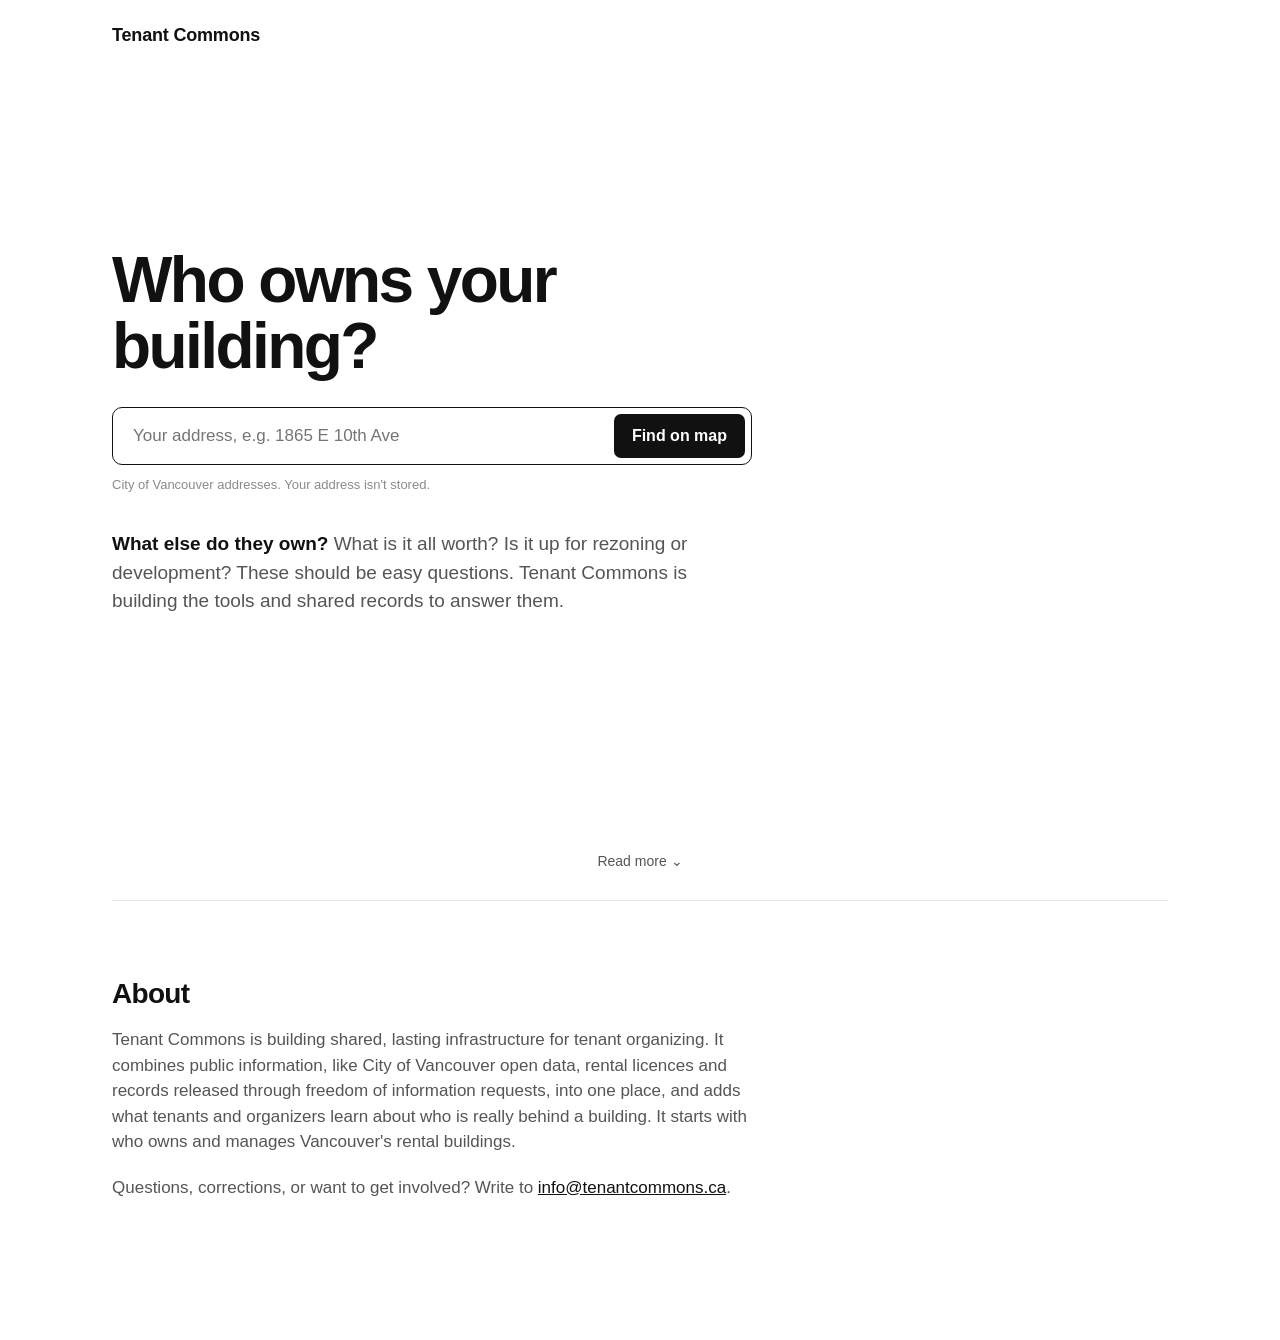
==== index.html @ 78c20bb1 "Landing page" ====
<!doctype html>
<html lang="en">
<head>
  <meta charset="utf-8">
  <meta name="viewport" content="width=device-width, initial-scale=1">
  <title>Tenant Commons</title>
  <meta name="description" content="Who owns your building? Tenant Commons combines public records and what tenants know into shared infrastructure for tenant organizing in Vancouver.">
  <link rel="icon" href="favicon.svg" type="image/svg+xml">
  <link rel="stylesheet" href="style.css">
  <script src="app.js" defer></script>
</head>
<body>
  <div class="wrap">
    <section class="hero">
      <header><b>Tenant Commons</b></header>
      <main class="main">
        <h1>Who owns your building?</h1>
        <!-- Without JavaScript the form still opens the map, just not at the address. -->
        <form class="search" id="search" action="https://map.tenantcommons.ca/" method="get" autocomplete="off">
          <div class="box">
            <input id="address" type="text" placeholder="Your address, e.g. 1865 E 10th Ave"
                   aria-label="Your address" role="combobox" aria-autocomplete="list"
                   aria-expanded="false" aria-controls="suggestions" spellcheck="false">
            <button type="submit">Find on map</button>
          </div>
          <ul class="suggestions" id="suggestions" role="listbox" hidden></ul>
        </form>
        <p class="fine" id="status" aria-live="polite">City of Vancouver addresses. Your address isn't stored.</p>
        <p class="cont"><b>What else do they own?</b> What is it all worth? Is it up for rezoning or development? These should be easy questions. Tenant Commons is building the tools and shared records to answer them.</p>
      </main>
      <a class="more" href="#about">Read more ⌄</a>
    </section>

    <section id="about">
      <h2>About</h2>
      <p>Tenant Commons is building shared, lasting infrastructure for tenant organizing. It combines public information, like City of Vancouver open data, rental licences and records released through freedom of information requests, into one place, and adds what tenants and organizers learn about who is really behind a building. It starts with who owns and manages Vancouver's rental buildings.</p>
      <p>Questions, corrections, or want to get involved? Write to <a href="mailto:info@tenantcommons.ca">info@tenantcommons.ca</a>.</p>
    </section>
  </div>
</body>
</html>
---- style.css ----
:root {
  color-scheme: light;
  --ink: #111;
  --soft: #555;
  --faint: #8a8a8a;
  --line: #e6e6e6;
  --hover: #f3f3f3;
  --bg: #fff;
}

* { box-sizing: border-box; }
html { scroll-behavior: smooth; }
body {
  margin: 0;
  background: var(--bg);
  color: var(--ink);
  font: 16px/1.5 -apple-system, BlinkMacSystemFont, "Segoe UI", Roboto, Helvetica, Arial, sans-serif;
}

.wrap { max-width: 1120px; margin: 0 auto; padding: 0 32px; }
header { padding: 22px 0; }
header b { font-size: 18px; letter-spacing: -.01em; }

/* The first screen: everything above "Read more". */
.hero { min-height: 100vh; min-height: 100svh; display: flex; flex-direction: column; }
.main { flex: 1; display: flex; flex-direction: column; justify-content: center; max-width: 40rem; padding-bottom: 40px; }

h1 { font-size: clamp(40px, 6vw, 64px); line-height: 1.02; letter-spacing: -.04em; font-weight: 800; margin: 0 0 28px; }

.search { position: relative; }
.box { display: flex; gap: 8px; border: 1.5px solid var(--ink); border-radius: 10px; padding: 6px 6px 6px 18px; background: var(--bg); }
.box:focus-within { box-shadow: 0 0 0 3px rgb(17 17 17 / .12); }
.box input { flex: 1; min-width: 0; border: 0; outline: 0; background: transparent; font: inherit; font-size: 17px; color: var(--ink); }
.box button { border: 0; border-radius: 7px; background: var(--ink); color: #fff; font: inherit; font-weight: 600; padding: 10px 18px; white-space: nowrap; cursor: pointer; }
.box button:disabled { opacity: .6; cursor: progress; }

.suggestions {
  position: absolute; z-index: 1; left: 0; right: 0; top: calc(100% + 6px);
  margin: 0; padding: 6px; list-style: none;
  background: var(--bg); border: 1px solid var(--line); border-radius: 10px;
  box-shadow: 0 8px 24px rgb(0 0 0 / .08);
}
.suggestions li { padding: 9px 12px; border-radius: 6px; cursor: pointer; }
.suggestions li[aria-selected="true"], .suggestions li:hover { background: var(--hover); }

.fine { font-size: 13px; color: var(--faint); margin: 10px 0 0; }
.fine.error { color: #b42318; }

.cont { font-size: 19px; line-height: 1.5; color: var(--soft); margin: 36px 0 0; max-width: 32em; }
.cont b { color: var(--ink); font-weight: 600; }

.more { align-self: center; color: var(--soft); text-decoration: none; font-size: 14px; padding: 18px 0 28px; }
.more:hover { color: var(--ink); }

#about { border-top: 1px solid var(--line); padding: 72px 0 120px; }
#about h2 { font-size: 28px; letter-spacing: -.025em; margin: 0 0 12px; }
#about p { font-size: 17px; color: var(--soft); max-width: 38em; margin: 0 0 20px; }
#about a { color: var(--ink); }

@media (max-width: 560px) {
  .wrap { padding: 0 16px; }
  .box { flex-direction: column; padding: 6px; }
  .box input { padding: 8px 10px; }
  .cont { font-size: 17px; }
}
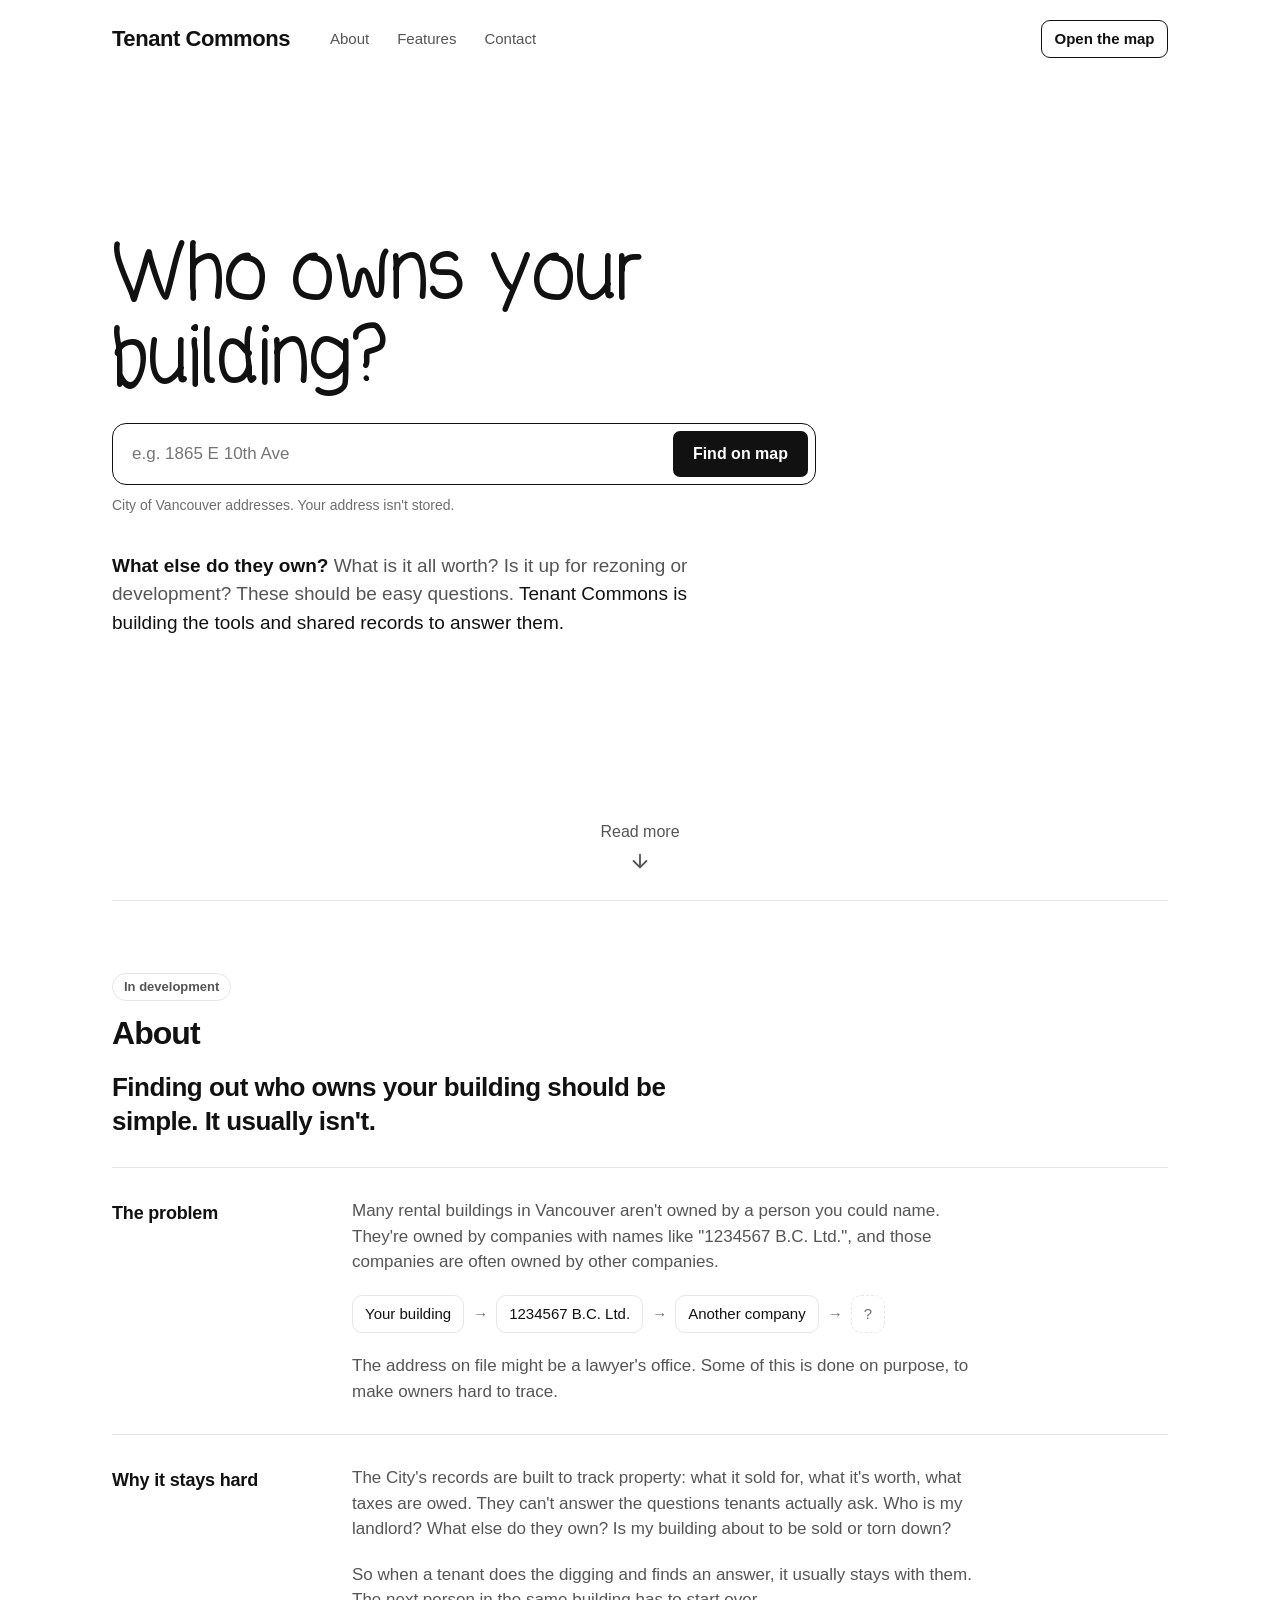
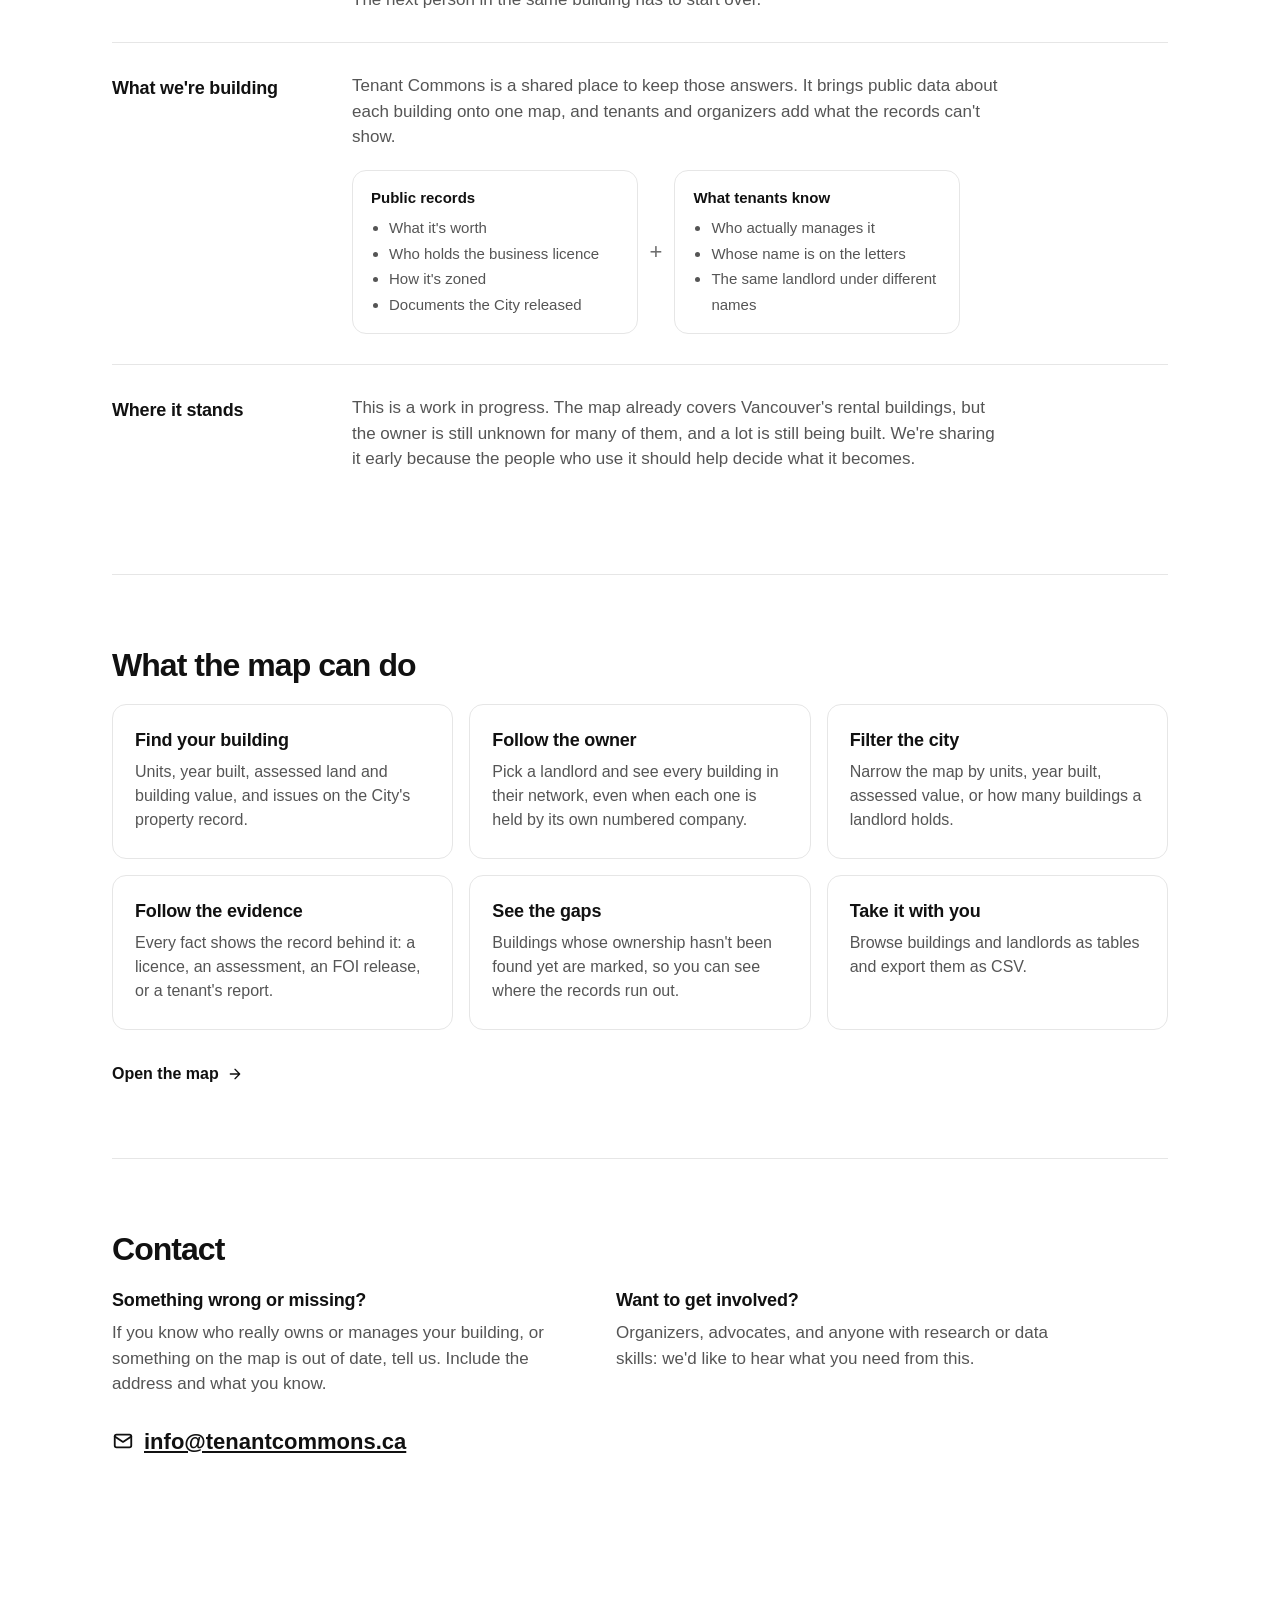
==== commit 2a9848b0: "Add About, Features and Contact sections; responsive fixes - About, Features and Contact sections be" ====
--- a/index.html
+++ b/index.html
@@ -12,13 +12,57 @@
 <body>
   <div class="wrap">
     <section class="hero">
-      <header><b>Tenant Commons</b></header>
+      <header class="nav">
+        <a class="brand" href="#">Tenant Commons</a>
+        <nav aria-label="Main">
+          <a href="#about">About</a>
+          <a href="#features">Features</a>
+          <a href="#contact">Contact</a>
+          <a class="cta" href="https://map.tenantcommons.ca/">Open the map</a>
+        </nav>
+      </header>
       <main class="main">
         <h1>Who owns your building?</h1>
+        <!-- Rando Sans draws its letters six ways: the default and stylistic sets ss01–ss05.
+             Fonts always shape text the same way, so each letter picks one here, never the same as its neighbour's,
+             and picks again every 800ms, like a hand-drawn animation. It holds still while someone types an address
+             just below, and reduced motion keeps the first pick. Screen readers get the whole text from the label. -->
+        <script>
+          { const h1 = document.querySelector('h1');
+            const letters = [...h1.textContent].map((c) => {
+              if (c === ' ') return c;
+              const span = document.createElement('span');
+              span.textContent = c;
+              span.setAttribute('aria-hidden', 'true');
+              return span;
+            });
+            const spans = letters.filter((l) => typeof l !== 'string');
+            function draw() {
+              let prev = 0;
+              for (const span of spans) {
+                prev = (prev + 1 + Math.floor(Math.random() * 5)) % 6;
+                span.style.fontFeatureSettings = prev ? `"ss0${prev}"` : '';
+              }
+            }
+            h1.setAttribute('aria-label', h1.textContent);
+            h1.replaceChildren(...letters);
+            draw();
+            let timer = 0;
+            function wobble(on) {
+              clearInterval(timer);
+              if (on) timer = setInterval(draw, 800);
+            }
+            if (!matchMedia('(prefers-reduced-motion: reduce)').matches) {
+              wobble(true);
+              // The address box comes after this script, so its focus is caught as it bubbles.
+              document.addEventListener('focusin', (e) => { if (e.target.id === 'address') wobble(false); });
+              document.addEventListener('focusout', (e) => { if (e.target.id === 'address') wobble(true); });
+            } }
+        </script>
         <!-- Without JavaScript the form still opens the map, just not at the address. -->
         <form class="search" id="search" action="https://map.tenantcommons.ca/" method="get" autocomplete="off">
           <div class="box">
-            <input id="address" type="text" placeholder="Your address, e.g. 1865 E 10th Ave"
+            <input id="address" type="text" placeholder="e.g. 1865 E 10th Ave"
                    aria-label="Your address" role="combobox" aria-autocomplete="list"
                    aria-expanded="false" aria-controls="suggestions" spellcheck="false">
             <button type="submit">Find on map</button>
@@ -26,15 +70,83 @@
           <ul class="suggestions" id="suggestions" role="listbox" hidden></ul>
         </form>
         <p class="fine" id="status" aria-live="polite">City of Vancouver addresses. Your address isn't stored.</p>
-        <p class="cont"><b>What else do they own?</b> What is it all worth? Is it up for rezoning or development? These should be easy questions. Tenant Commons is building the tools and shared records to answer them.</p>
+        <p class="cont"><b>What else do they own?</b> What is it all worth? Is it up for rezoning or development? These should be easy questions. <i>Tenant Commons is building the tools and shared records to answer them.</i></p>
       </main>
-      <a class="more" href="#about">Read more ⌄</a>
+      <a class="more" href="#about">Read more
+        <svg viewBox="0 0 24 24" aria-hidden="true"><path d="M12 5v14M5 12l7 7 7-7"/></svg>
+      </a>
     </section>
 
     <section id="about">
+      <span class="tag">In development</span>
       <h2>About</h2>
-      <p>Tenant Commons is building shared, lasting infrastructure for tenant organizing. It combines public information, like City of Vancouver open data, rental licences and records released through freedom of information requests, into one place, and adds what tenants and organizers learn about who is really behind a building. It starts with who owns and manages Vancouver's rental buildings.</p>
-      <p>Questions, corrections, or want to get involved? Write to <a href="mailto:info@tenantcommons.ca">info@tenantcommons.ca</a>.</p>
+      <p class="lead">Finding out who owns your building should be simple. It usually isn't.</p>
+
+      <div class="row">
+        <h3>The problem</h3>
+        <div>
+          <p>Many rental buildings in Vancouver aren't owned by a person you could name. They're owned by companies with names like "1234567 B.C. Ltd.", and those companies are often owned by other companies.</p>
+          <ol class="chain" aria-label="An ownership chain">
+            <li>Your building</li><li>1234567 B.C. Ltd.</li><li>Another company</li><li class="unknown" aria-label="Unknown owner">?</li>
+          </ol>
+          <p>The address on file might be a lawyer's office. Some of this is done on purpose, to make owners hard to trace.</p>
+        </div>
+      </div>
+
+      <div class="row">
+        <h3>Why it stays hard</h3>
+        <div>
+          <p>The City's records are built to track property: what it sold for, what it's worth, what taxes are owed. They can't answer the questions tenants actually ask. Who is my landlord? What else do they own? Is my building about to be sold or torn down?</p>
+          <p>So when a tenant does the digging and finds an answer, it usually stays with them. The next person in the same building has to start over.</p>
+        </div>
+      </div>
+
+      <div class="row">
+        <h3>What we're building</h3>
+        <div>
+          <p>Tenant Commons is a shared place to keep those answers. It brings public data about each building onto one map, and tenants and organizers add what the records can't show.</p>
+          <div class="halves">
+            <div><b>Public records</b><ul><li>What it's worth</li><li>Who holds the business licence</li><li>How it's zoned</li><li>Documents the City released</li></ul></div>
+            <span class="plus" aria-hidden="true">+</span>
+            <div><b>What tenants know</b><ul><li>Who actually manages it</li><li>Whose name is on the letters</li><li>The same landlord under different names</li></ul></div>
+          </div>
+        </div>
+      </div>
+
+      <div class="row">
+        <h3>Where it stands</h3>
+        <p>This is a work in progress. The map already covers Vancouver's rental buildings, but the owner is still unknown for many of them, and a lot is still being built. We're sharing it early because the people who use it should help decide what it becomes.</p>
+      </div>
+    </section>
+
+    <section id="features">
+      <h2>What the map can do</h2>
+      <ul class="cards">
+        <li><h3>Find your building</h3><p>Units, year built, assessed land and building value, and issues on the City's property record.</p></li>
+        <li><h3>Follow the owner</h3><p>Pick a landlord and see every building in their network, even when each one is held by its own numbered company.</p></li>
+        <li><h3>Filter the city</h3><p>Narrow the map by units, year built, assessed value, or how many buildings a landlord holds.</p></li>
+        <li><h3>Follow the evidence</h3><p>Every fact shows the record behind it: a licence, an assessment, an FOI release, or a tenant's report.</p></li>
+        <li><h3>See the gaps</h3><p>Buildings whose ownership hasn't been found yet are marked, so you can see where the records run out.</p></li>
+        <li><h3>Take it with you</h3><p>Browse buildings and landlords as tables and export them as CSV.</p></li>
+      </ul>
+      <a class="go" href="https://map.tenantcommons.ca/">Open the map
+        <svg viewBox="0 0 24 24" aria-hidden="true"><path d="M5 12h14M12 5l7 7-7 7"/></svg>
+      </a>
+    </section>
+
+    <section id="contact">
+      <h2>Contact</h2>
+      <div class="pair">
+        <div>
+          <h3>Something wrong or missing?</h3>
+          <p>If you know who really owns or manages your building, or something on the map is out of date, tell us. Include the address and what you know.</p>
+        </div>
+        <div>
+          <h3>Want to get involved?</h3>
+          <p>Organizers, advocates, and anyone with research or data skills: we'd like to hear what you need from this.</p>
+        </div>
+      </div>
+      <p class="mail"><a href="mailto:info@tenantcommons.ca"><svg viewBox="0 0 24 24" aria-hidden="true"><rect x="3" y="5" width="18" height="14" rx="2"/><path d="m3 7 9 6 9-6"/></svg>info@tenantcommons.ca</a></p>
     </section>
   </div>
 </body>
--- a/style.css
+++ b/style.css
@@ -2,11 +2,15 @@
   color-scheme: light;
   --ink: #111;
   --soft: #555;
-  --faint: #8a8a8a;
+  --faint: #6e6e6e;
   --line: #e6e6e6;
   --hover: #f3f3f3;
   --bg: #fff;
+  --display: "Rando Sans", -apple-system, BlinkMacSystemFont, "Segoe UI", Roboto, Arial, sans-serif;
 }
+
+/* Rando Sans by Beau Maher: 400 is "Artline". */
+@font-face { font-family: "Rando Sans"; font-weight: 400; font-display: swap; src: url("fonts/RandoSans_400_Artline.ttf") format("truetype"); }
 
 * { box-sizing: border-box; }
 html { scroll-behavior: smooth; }
@@ -14,52 +18,126 @@
   margin: 0;
   background: var(--bg);
   color: var(--ink);
-  font: 16px/1.5 -apple-system, BlinkMacSystemFont, "Segoe UI", Roboto, Helvetica, Arial, sans-serif;
+  font: 16px/1.5 -apple-system, BlinkMacSystemFont, "Segoe UI", Roboto, Arial, sans-serif;
 }
 
 .wrap { max-width: 1120px; margin: 0 auto; padding: 0 32px; }
-header { padding: 22px 0; }
-header b { font-size: 18px; letter-spacing: -.01em; }
+a { color: inherit; }
+svg { width: 1em; height: 1em; fill: none; stroke: currentColor; stroke-width: 2; stroke-linecap: round; stroke-linejoin: round; }
+
+/* The links follow the name; only the button sits at the right. */
+.nav { display: flex; align-items: center; gap: 40px; padding: 20px 0; }
+.brand { font-size: clamp(18px, 5.6vw, 22px); font-weight: 800; letter-spacing: -.02em; text-decoration: none; white-space: nowrap; }
+.nav nav { flex: 1; display: flex; align-items: center; gap: 28px; font-size: 15px; }
+.nav nav a { color: var(--soft); text-decoration: none; }
+.nav nav a:hover { color: var(--ink); }
+.nav .cta { color: var(--ink); background: var(--bg); border: 1.5px solid var(--ink); border-radius: 9px; padding: 6.5px 12.5px; font-weight: 600; white-space: nowrap; margin-left: auto; }
+.nav nav a.cta:hover { background: var(--hover); }
 
 /* The first screen: everything above "Read more". */
 .hero { min-height: 100vh; min-height: 100svh; display: flex; flex-direction: column; }
-.main { flex: 1; display: flex; flex-direction: column; justify-content: center; max-width: 40rem; padding-bottom: 40px; }
+.main { flex: 1; display: flex; flex-direction: column; justify-content: center; max-width: 44rem; padding: 24px 0 40px; }
 
-h1 { font-size: clamp(40px, 6vw, 64px); line-height: 1.02; letter-spacing: -.04em; font-weight: 800; margin: 0 0 28px; }
+/* "Who owns your" is about 6.6em wide: these sizes keep it on one line. */
+h1 { font-family: var(--display); font-size: clamp(36px, 11vw, 80px); line-height: 1.05; font-weight: 400; margin: 0 0 28px; }
 
 .search { position: relative; }
-.box { display: flex; gap: 8px; border: 1.5px solid var(--ink); border-radius: 10px; padding: 6px 6px 6px 18px; background: var(--bg); }
+/* Inner corners are concentric with the box: inner radius = box radius - inset. */
+.box { --inset: 7px; --radius: 14px; display: flex; align-items: center; gap: var(--inset); border: 1.5px solid var(--ink); border-radius: var(--radius); padding: var(--inset); background: var(--bg); }
 .box:focus-within { box-shadow: 0 0 0 3px rgb(17 17 17 / .12); }
-.box input { flex: 1; min-width: 0; border: 0; outline: 0; background: transparent; font: inherit; font-size: 17px; color: var(--ink); }
-.box button { border: 0; border-radius: 7px; background: var(--ink); color: #fff; font: inherit; font-weight: 600; padding: 10px 18px; white-space: nowrap; cursor: pointer; }
+.box input { flex: 1; min-width: 0; height: 46px; border: 0; outline: 0; padding: 0 12px; line-height: normal; background: transparent; font: inherit; font-size: 17px; color: var(--ink); }
+.box button { border: 0; border-radius: calc(var(--radius) - var(--inset)); background: var(--ink); color: #fff; font: inherit; font-weight: 600; padding: 0 20px; height: 46px; white-space: nowrap; cursor: pointer; }
 .box button:disabled { opacity: .6; cursor: progress; }
 
 .suggestions {
   position: absolute; z-index: 1; left: 0; right: 0; top: calc(100% + 6px);
-  margin: 0; padding: 6px; list-style: none;
-  background: var(--bg); border: 1px solid var(--line); border-radius: 10px;
+  margin: 0; padding: 7px; list-style: none;
+  background: var(--bg); border: 1.5px solid var(--line); border-radius: 14px;
   box-shadow: 0 8px 24px rgb(0 0 0 / .08);
 }
-.suggestions li { padding: 9px 12px; border-radius: 6px; cursor: pointer; }
+/* Same size and left edge as the text in the box above. */
+.suggestions li { padding: 10px 12px; border-radius: 7px; font-size: 17px; cursor: pointer; }
 .suggestions li[aria-selected="true"], .suggestions li:hover { background: var(--hover); }
 
-.fine { font-size: 13px; color: var(--faint); margin: 10px 0 0; }
+.fine { font-size: 14px; color: var(--faint); margin: 10px 0 0; }
 .fine.error { color: #b42318; }
 
 .cont { font-size: 19px; line-height: 1.5; color: var(--soft); margin: 36px 0 0; max-width: 32em; }
 .cont b { color: var(--ink); font-weight: 600; }
+.cont i { color: var(--ink); font-style: normal; }
 
-.more { align-self: center; color: var(--soft); text-decoration: none; font-size: 14px; padding: 18px 0 28px; }
+.more { align-self: center; display: flex; flex-direction: column; align-items: center; gap: 6px; color: var(--soft); text-decoration: none; font-size: 16px; font-weight: 500; padding: 18px 0 28px; }
+.more svg { width: 22px; height: 22px; transition: transform .2s; }
 .more:hover { color: var(--ink); }
+.more:hover svg { transform: translateY(3px); }
 
-#about { border-top: 1px solid var(--line); padding: 72px 0 120px; }
-#about h2 { font-size: 28px; letter-spacing: -.025em; margin: 0 0 12px; }
-#about p { font-size: 17px; color: var(--soft); max-width: 38em; margin: 0 0 20px; }
-#about a { color: var(--ink); }
+#about, #features, #contact { border-top: 1px solid var(--line); padding: 72px 0; }
+#contact { padding-bottom: 120px; }
+h2 { font-size: 32px; letter-spacing: -.03em; line-height: 1.15; margin: 0 0 20px; }
+h3 { font-size: 18px; letter-spacing: -.01em; margin: 0 0 6px; }
+section p { font-size: 17px; color: var(--soft); max-width: 38em; margin: 0 0 20px; }
+
+.tag { display: inline-block; font-size: 13px; font-weight: 600; color: var(--soft); border: 1.5px solid var(--line); border-radius: 99px; padding: 3px 11px; margin-bottom: 14px; }
+
+/* About: one labelled row per idea. */
+.lead { font-size: 26px; line-height: 1.3; letter-spacing: -.02em; font-weight: 600; color: var(--ink); max-width: 22em; margin: 0 0 28px; }
+.row { display: grid; grid-template-columns: 200px 1fr; gap: 40px; padding: 30px 0; border-top: 1px solid var(--line); }
+.row h3 { margin-top: 2px; }
+.row p:last-child { margin-bottom: 0; }
+/* The chain and the two boxes below respond to this column's width, not the window's. */
+.row > div { container-type: inline-size; }
+
+/* The arrows sit in the gaps between boxes. */
+.chain { list-style: none; display: flex; flex-wrap: wrap; align-items: center; gap: 10px 32px; margin: 0 0 20px; padding: 0; font-size: 15px; }
+.chain li { position: relative; border: 1.5px solid var(--line); border-radius: 10px; padding: 7px 12px; }
+.chain li + li::before { content: "→"; position: absolute; left: -24px; top: 50%; transform: translateY(-50%); color: var(--faint); }
+.chain li.unknown { border-style: dashed; color: var(--faint); }
+
+.halves { display: grid; grid-template-columns: 1fr auto 1fr; gap: 12px; max-width: 38em; }
+.halves > div { border: 1.5px solid var(--line); border-radius: 14px; padding: 16px 18px; }
+.halves b { display: block; font-size: 15px; margin-bottom: 6px; }
+.halves ul { margin: 0; padding-left: 18px; font-size: 15px; line-height: 1.7; color: var(--soft); }
+.halves .plus { align-self: center; font-size: 22px; color: var(--faint); }
+
+/* Side by side, the chain needs about 540px and the boxes about 480px. */
+@container (max-width: 560px) {
+  .chain { flex-direction: column; align-items: flex-start; gap: 26px; }
+  .chain li + li::before { content: "↓"; left: 14px; top: -24px; transform: none; }
+  .halves { grid-template-columns: 1fr; }
+  .halves .plus { justify-self: center; }
+}
+
+.cards { list-style: none; margin: 0 0 32px; padding: 0; display: grid; grid-template-columns: repeat(auto-fill, minmax(280px, 1fr)); gap: 16px; }
+.cards li { border: 1.5px solid var(--line); border-radius: 14px; padding: 22px 22px 6px; }
+.cards p { font-size: 16px; }
+
+.go { display: inline-flex; align-items: center; gap: 8px; font-weight: 600; text-decoration: none; }
+.go svg { transition: transform .2s; }
+.go:hover svg { transform: translateX(3px); }
+
+.pair { display: grid; grid-template-columns: repeat(auto-fit, minmax(280px, 1fr)); gap: 16px 48px; max-width: 60rem; }
+.mail { font-size: 22px; font-weight: 600; margin-top: 8px; }
+.mail a { color: var(--ink); display: inline-flex; align-items: center; gap: 10px; }
+.mail svg { flex: none; }
+
+/* Too narrow for a label column: each label goes above its text. */
+@media (max-width: 860px) {
+  .row { grid-template-columns: 1fr; gap: 10px; padding: 24px 0; }
+}
+
+/* The section links need about 640px beside the name and button; "Read more" leads to them. */
+@media (max-width: 720px) {
+  .nav nav a:not(.cta) { display: none; }
+}
 
 @media (max-width: 560px) {
   .wrap { padding: 0 16px; }
-  .box { flex-direction: column; padding: 6px; }
-  .box input { padding: 8px 10px; }
+  .nav { gap: 12px; padding: 16px 0; }
+  .nav .cta { padding: 5.5px 10.5px; font-size: 14px; }
+  .box { flex-direction: column; align-items: stretch; }
   .cont { font-size: 17px; }
+  .lead { font-size: 22px; }
+  #about, #features, #contact { padding: 48px 0; }
+  #contact { padding-bottom: 80px; }
+  .mail { font-size: 19px; }
 }
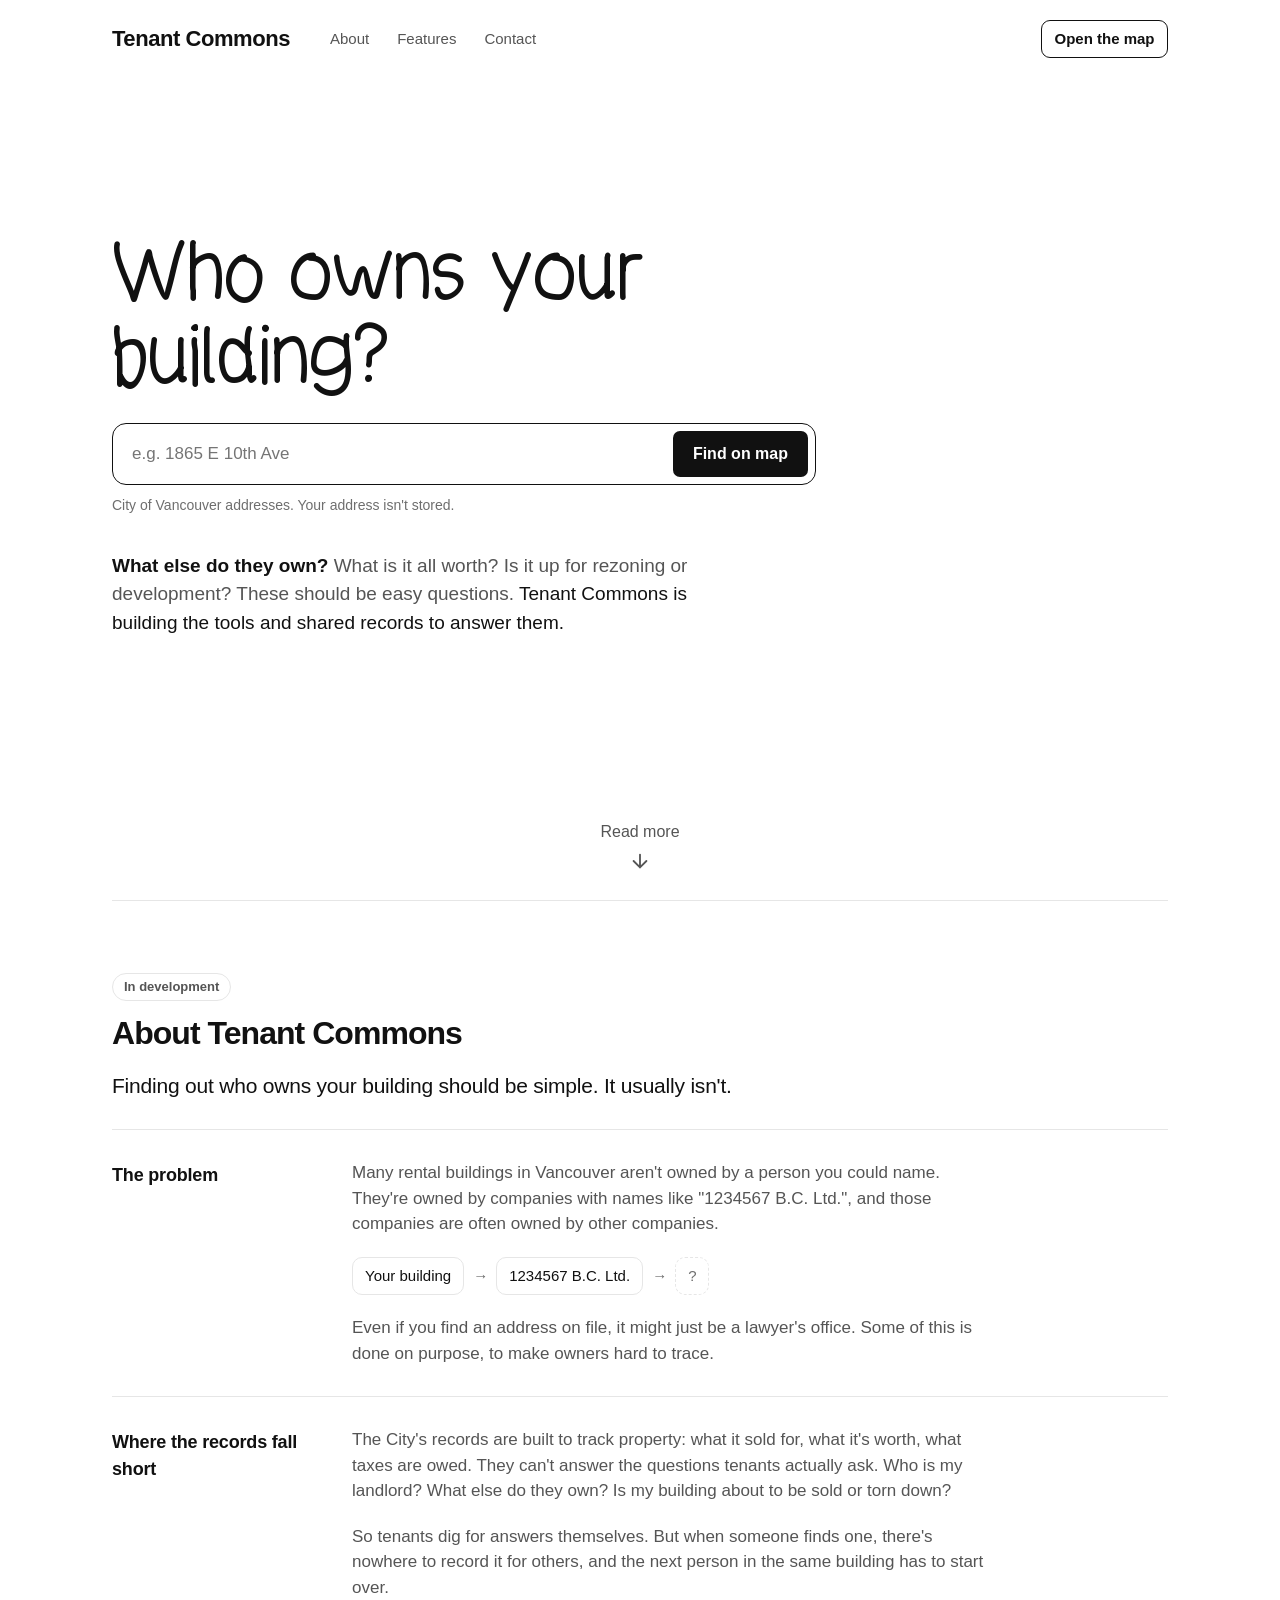
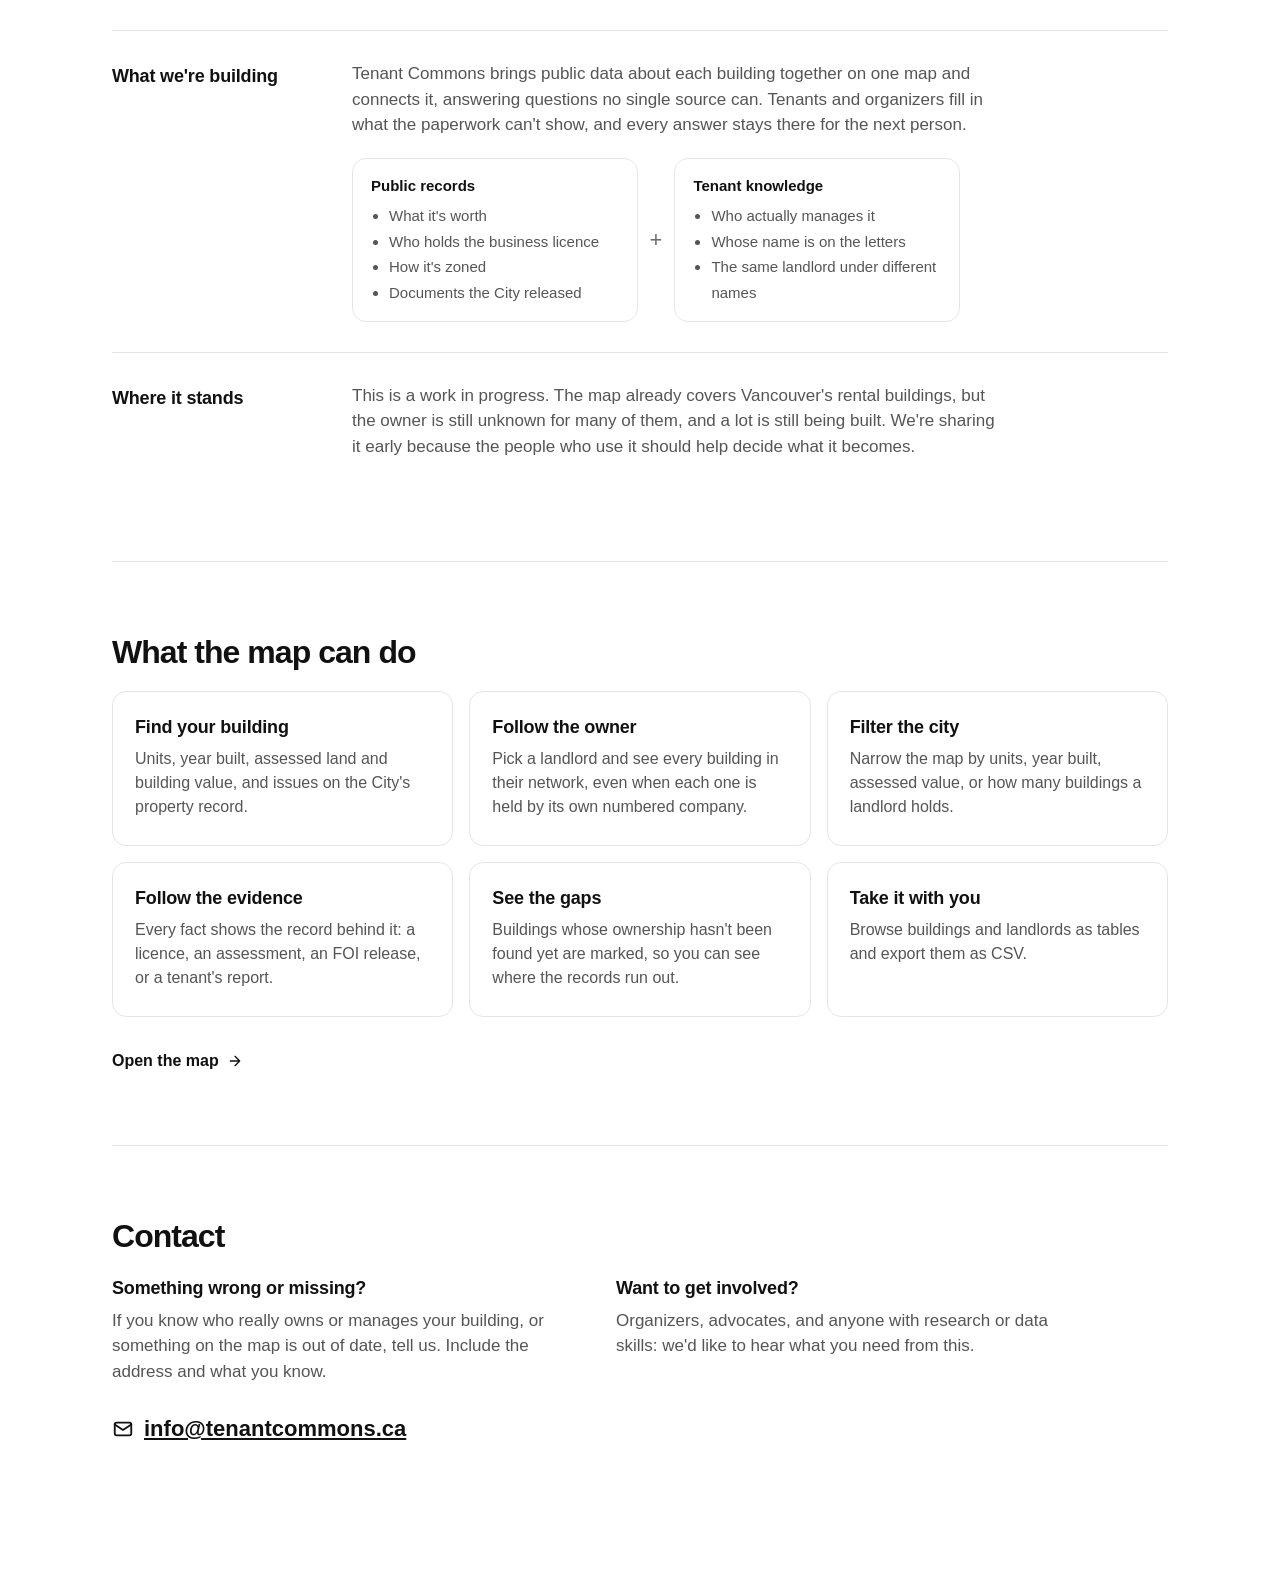
==== commit ae3533d2: "Rework About copy; new tc favicon - Favicon: the t/c ligature (the t's stem is the c's back) in whit" ====
--- a/index.html
+++ b/index.html
@@ -79,7 +79,7 @@
 
     <section id="about">
       <span class="tag">In development</span>
-      <h2>About</h2>
+      <h2>About Tenant Commons</h2>
       <p class="lead">Finding out who owns your building should be simple. It usually isn't.</p>
 
       <div class="row">
@@ -87,28 +87,28 @@
         <div>
           <p>Many rental buildings in Vancouver aren't owned by a person you could name. They're owned by companies with names like "1234567 B.C. Ltd.", and those companies are often owned by other companies.</p>
           <ol class="chain" aria-label="An ownership chain">
-            <li>Your building</li><li>1234567 B.C. Ltd.</li><li>Another company</li><li class="unknown" aria-label="Unknown owner">?</li>
+            <li>Your building</li><li>1234567 B.C. Ltd.</li><li class="unknown" aria-label="Unknown owner">?</li>
           </ol>
-          <p>The address on file might be a lawyer's office. Some of this is done on purpose, to make owners hard to trace.</p>
+          <p>Even if you find an address on file, it might just be a lawyer's office. Some of this is done on purpose, to make owners hard to trace.</p>
         </div>
       </div>
 
       <div class="row">
-        <h3>Why it stays hard</h3>
+        <h3>Where the records fall short</h3>
         <div>
           <p>The City's records are built to track property: what it sold for, what it's worth, what taxes are owed. They can't answer the questions tenants actually ask. Who is my landlord? What else do they own? Is my building about to be sold or torn down?</p>
-          <p>So when a tenant does the digging and finds an answer, it usually stays with them. The next person in the same building has to start over.</p>
+          <p>So tenants dig for answers themselves. But when someone finds one, there's nowhere to record it for others, and the next person in the same building has to start over.</p>
         </div>
       </div>
 
       <div class="row">
         <h3>What we're building</h3>
         <div>
-          <p>Tenant Commons is a shared place to keep those answers. It brings public data about each building onto one map, and tenants and organizers add what the records can't show.</p>
+          <p>Tenant Commons brings public data about each building together on one map and connects it, answering questions no single source can. Tenants and organizers fill in what the paperwork can't show, and every answer stays there for the next person.</p>
           <div class="halves">
             <div><b>Public records</b><ul><li>What it's worth</li><li>Who holds the business licence</li><li>How it's zoned</li><li>Documents the City released</li></ul></div>
             <span class="plus" aria-hidden="true">+</span>
-            <div><b>What tenants know</b><ul><li>Who actually manages it</li><li>Whose name is on the letters</li><li>The same landlord under different names</li></ul></div>
+            <div><b>Tenant knowledge</b><ul><li>Who actually manages it</li><li>Whose name is on the letters</li><li>The same landlord under different names</li></ul></div>
           </div>
         </div>
       </div>
--- a/style.css
+++ b/style.css
@@ -80,7 +80,7 @@
 .tag { display: inline-block; font-size: 13px; font-weight: 600; color: var(--soft); border: 1.5px solid var(--line); border-radius: 99px; padding: 3px 11px; margin-bottom: 14px; }
 
 /* About: one labelled row per idea. */
-.lead { font-size: 26px; line-height: 1.3; letter-spacing: -.02em; font-weight: 600; color: var(--ink); max-width: 22em; margin: 0 0 28px; }
+.lead { font-size: 21px; line-height: 1.4; letter-spacing: -.01em; color: var(--ink); max-width: 30em; margin: 0 0 28px; }
 .row { display: grid; grid-template-columns: 200px 1fr; gap: 40px; padding: 30px 0; border-top: 1px solid var(--line); }
 .row h3 { margin-top: 2px; }
 .row p:last-child { margin-bottom: 0; }
@@ -99,10 +99,10 @@
 .halves ul { margin: 0; padding-left: 18px; font-size: 15px; line-height: 1.7; color: var(--soft); }
 .halves .plus { align-self: center; font-size: 22px; color: var(--faint); }
 
-/* Side by side, the chain needs about 540px and the boxes about 480px. */
+/* Side by side, the chain needs about 360px and the boxes about 480px. */
 @container (max-width: 560px) {
-  .chain { flex-direction: column; align-items: flex-start; gap: 26px; }
-  .chain li + li::before { content: "↓"; left: 14px; top: -24px; transform: none; }
+  .chain { flex-direction: column; gap: 26px; }
+  .chain li + li::before { content: "↓"; left: 50%; top: -24px; transform: translateX(-50%); }
   .halves { grid-template-columns: 1fr; }
   .halves .plus { justify-self: center; }
 }
@@ -136,7 +136,7 @@
   .nav .cta { padding: 5.5px 10.5px; font-size: 14px; }
   .box { flex-direction: column; align-items: stretch; }
   .cont { font-size: 17px; }
-  .lead { font-size: 22px; }
+  .lead { font-size: 19px; }
   #about, #features, #contact { padding: 48px 0; }
   #contact { padding-bottom: 80px; }
   .mail { font-size: 19px; }
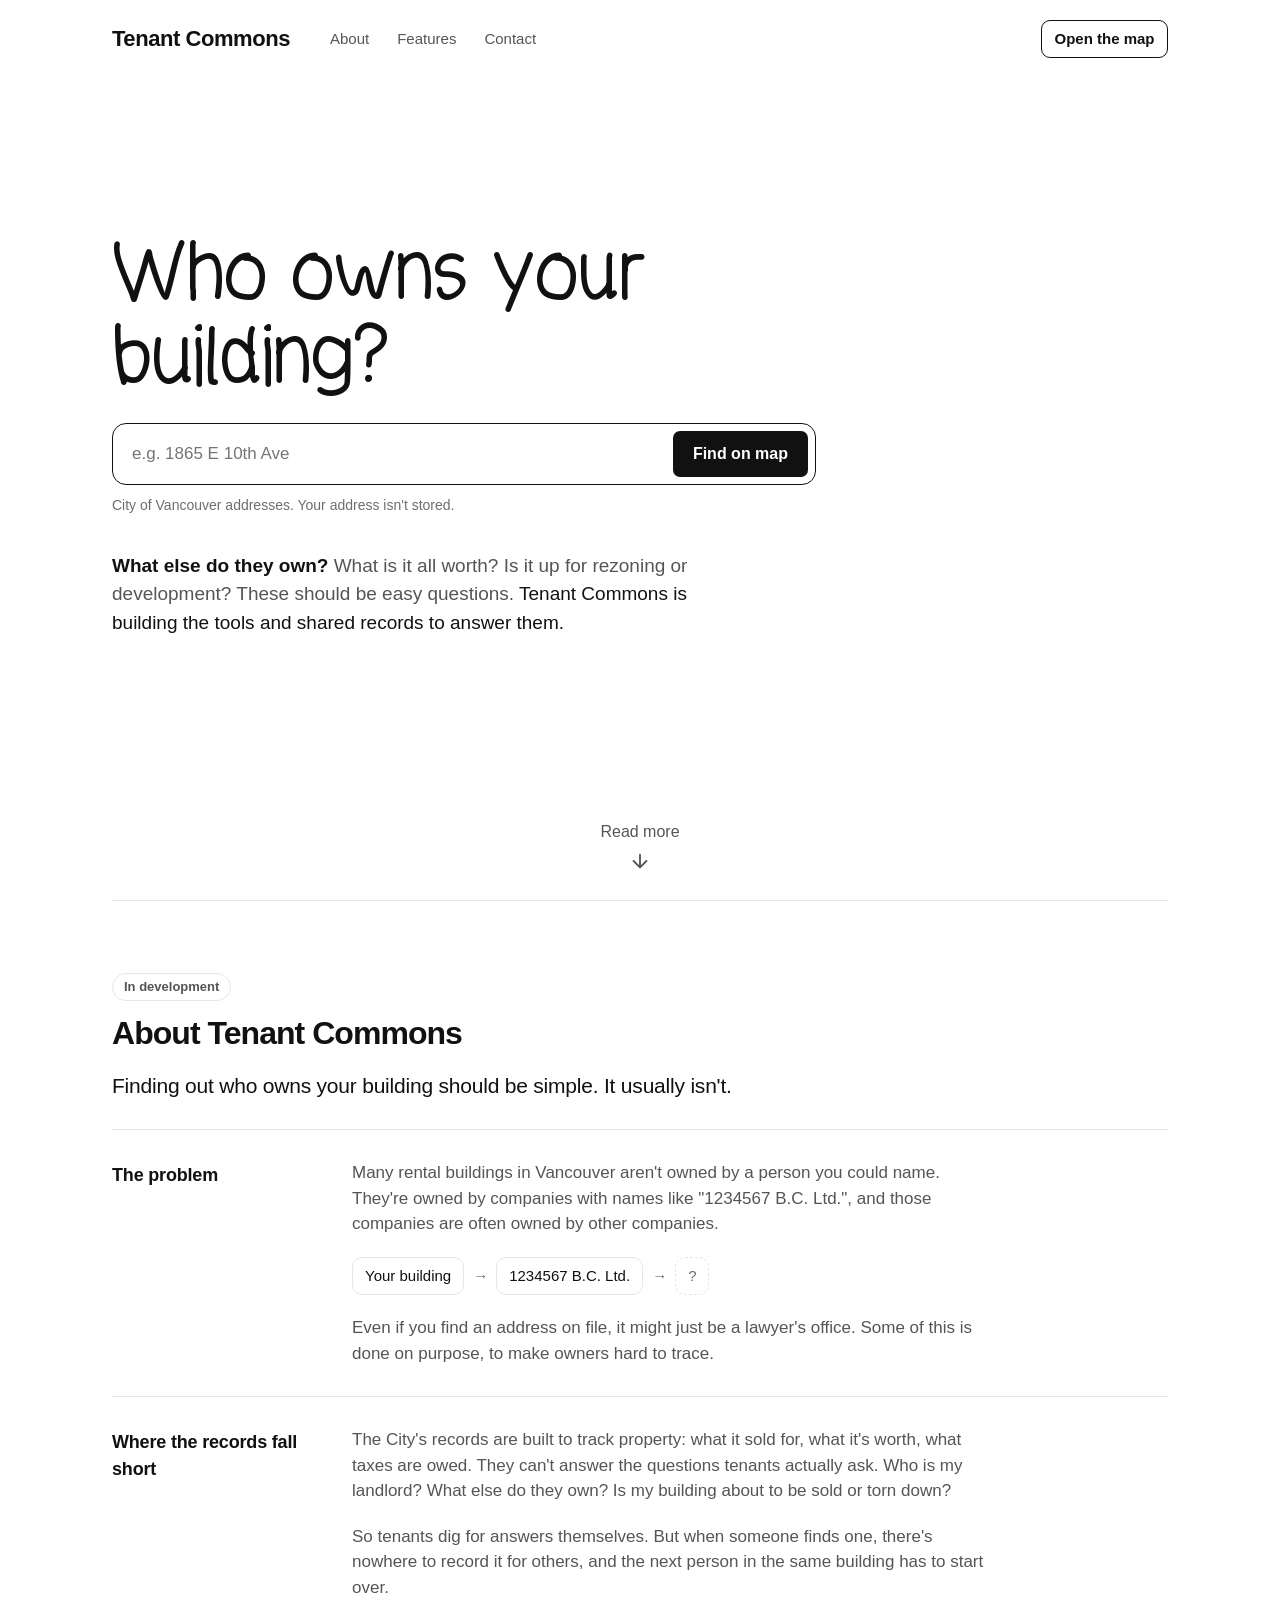
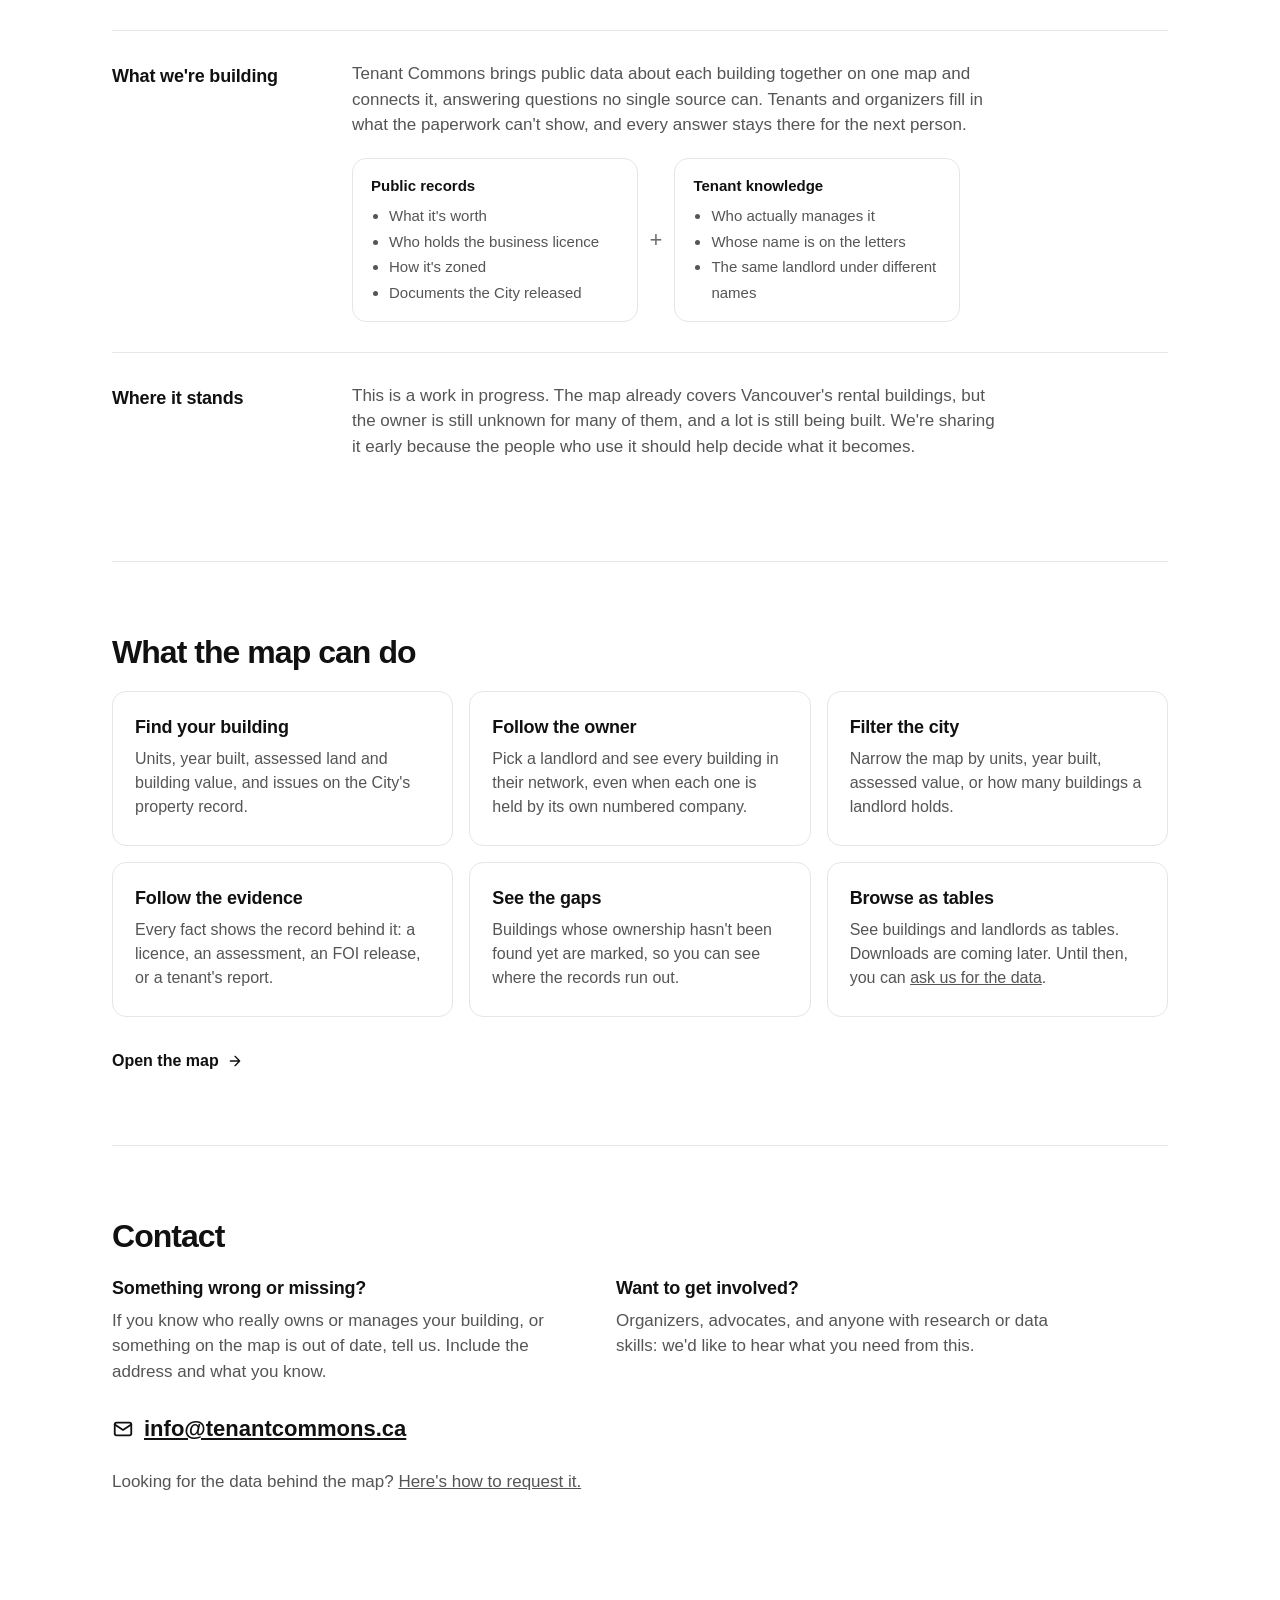
==== commit 6c0d55df: "Add data requests page; tables card no longer promises export /data-requests explains why there's no" ====
--- a/index.html
+++ b/index.html
@@ -127,7 +127,7 @@
         <li><h3>Filter the city</h3><p>Narrow the map by units, year built, assessed value, or how many buildings a landlord holds.</p></li>
         <li><h3>Follow the evidence</h3><p>Every fact shows the record behind it: a licence, an assessment, an FOI release, or a tenant's report.</p></li>
         <li><h3>See the gaps</h3><p>Buildings whose ownership hasn't been found yet are marked, so you can see where the records run out.</p></li>
-        <li><h3>Take it with you</h3><p>Browse buildings and landlords as tables and export them as CSV.</p></li>
+        <li><h3>Browse as tables</h3><p>See buildings and landlords as tables. Downloads are coming later. Until then, you can <a href="data-requests/">ask us for the data</a>.</p></li>
       </ul>
       <a class="go" href="https://map.tenantcommons.ca/">Open the map
         <svg viewBox="0 0 24 24" aria-hidden="true"><path d="M5 12h14M12 5l7 7-7 7"/></svg>
@@ -147,6 +147,7 @@
         </div>
       </div>
       <p class="mail"><a href="mailto:info@tenantcommons.ca"><svg viewBox="0 0 24 24" aria-hidden="true"><rect x="3" y="5" width="18" height="14" rx="2"/><path d="m3 7 9 6 9-6"/></svg>info@tenantcommons.ca</a></p>
+      <p>Looking for the data behind the map? <a href="data-requests/">Here's how to request it.</a></p>
     </section>
   </div>
 </body>
--- a/style.css
+++ b/style.css
@@ -120,6 +120,31 @@
 .mail a { color: var(--ink); display: inline-flex; align-items: center; gap: 10px; }
 .mail svg { flex: none; }
 
+/* Data requests: a page of its own, laid out like About. Its row labels are h2s sized like About's h3s. */
+.page { padding: 48px 0 120px; }
+.page h1 { font-size: clamp(36px, 8vw, 60px); margin-bottom: 20px; }
+.page .row h2 { font-size: 18px; letter-spacing: -.01em; margin: 2px 0 6px; }
+.page ol, .who { font-size: 17px; color: var(--soft); max-width: 38em; margin: 0 0 20px; }
+.page li b { color: var(--ink); font-weight: 600; }
+.page a { color: var(--ink); }
+
+/* Each audience, then its answer as a pill: filled for yes, outlined for "let's talk", grey for no. */
+.who { list-style: none; padding: 0; }
+.who li { padding: 16px 0; border-top: 1px solid var(--line); }
+.who li:first-child { padding-top: 0; border-top: 0; }
+.who li:last-child { padding-bottom: 0; }
+.who p { margin: 6px 0 0; }
+.who p.head { display: flex; flex-wrap: wrap; align-items: center; gap: 6px 12px; margin: 0; }
+.answer { font-size: 13px; font-weight: 600; line-height: 1.4; border: 1.5px solid var(--ink); border-radius: 99px; padding: 2px 11px; white-space: nowrap; color: var(--ink); }
+.answer.yes { background: var(--ink); color: #fff; }
+.answer.no { border-color: var(--line); color: var(--faint); }
+
+/* The four questions, numbered in circles. */
+.page ol { list-style: none; padding: 0; counter-reset: ask; }
+.page ol li { counter-increment: ask; position: relative; padding-left: 40px; margin-bottom: 12px; }
+.page ol li::before { content: counter(ask); position: absolute; left: 0; top: 0; width: 26px; height: 26px; display: grid; place-items: center; border: 1.5px solid var(--line); border-radius: 50%; font-size: 13px; font-weight: 600; color: var(--ink); }
+.page .row > :last-child { margin-bottom: 0; }
+
 /* Too narrow for a label column: each label goes above its text. */
 @media (max-width: 860px) {
   .row { grid-template-columns: 1fr; gap: 10px; padding: 24px 0; }
@@ -139,5 +164,6 @@
   .lead { font-size: 19px; }
   #about, #features, #contact { padding: 48px 0; }
   #contact { padding-bottom: 80px; }
+  .page { padding: 32px 0 80px; }
   .mail { font-size: 19px; }
 }
